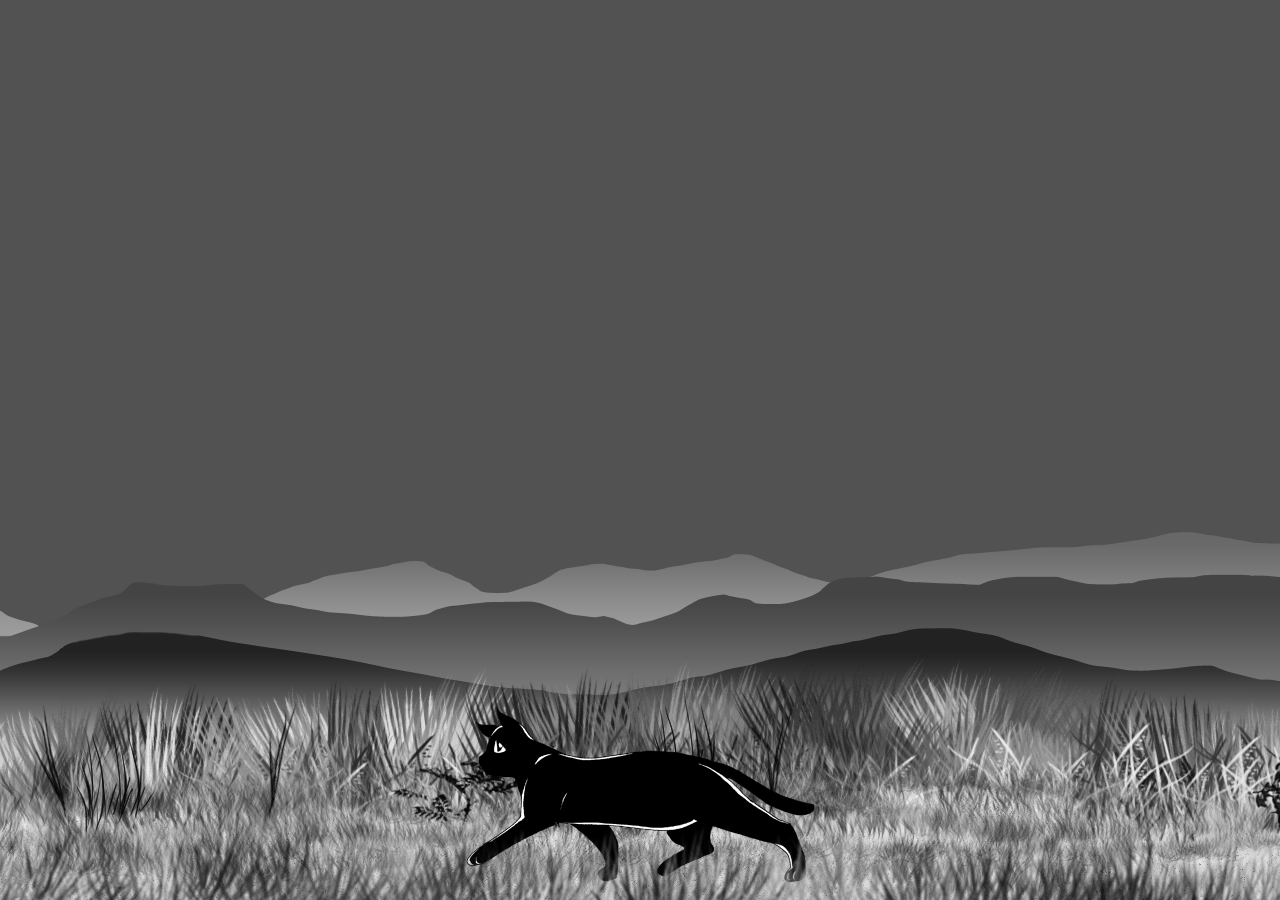
==== animacio.html @ 9c5fbe7b "Primer commit" ====
<!DOCTYPE html>
<html lang="ca">

<head>
	<meta charset="utf-8">
	<title>CSS3 Keyframe Animation</title>
	<link href="animacio.css" rel="stylesheet">
</head>

<body>
	<div class="foreground"></div>

	<div class="midground">
		<div class="tuna"></div>
	</div>

	<div class="background">
	</div>

	<div id="cloud" class="target animate">
		<div class="cloud cloud-1"></div>
		<div class="cloud cloud-2"></div>
		<div class="cloud cloud-3"></div>
	</div>

	<div id="sun" class="target animate"></div>

	<div id="moon" class="target animate">
		<div class="moon">
		</div>
		<div class="moon moon-2">
		</div>
	</div>

	<div class="cel"></div>

</body>

</html>
---- animacio.css ----
body{
	overflow:hidden;
}

.foreground,
.midground,
.background,.cel,.terra {
	width: 100%;
	height: 100%;
	position: absolute;
	top: 0;
	left: 0;
}

/* ******************* */
/*   HERBA PRIMERA     */
/* ******************* */

.foreground {
	animation: parallax_fg linear 15s infinite both;
	background: url(imatges/foreground_grass.png) 0 100% repeat-x;
	z-index: 4;
}

@keyframes parallax_fg {  
  0% { background-position: -3584px 100%;} 
  100% {background-position: 0 100%; } 
}

/* ******************* */
/*   HERBA SEGONA      */
/* ******************* */

.midground {
  background:  url(imatges/midground_grass.png) 0 100% repeat-x;
  z-index: 3;
}

/* ******************* */
/*     MUNTANYES       */
/* ******************* */

.background {
  background-image:
    url(imatges/background_mountain5.png),
    url(imatges/background_mountain4.png),
    url(imatges/background_mountain3.png);
    /*url(imatges/background_mountain2.png);
    url(imatges/background_mountain1.png);*/
  background-repeat: repeat-x;
  background-position: 0 100%;
  z-index: 2;
}

/* ******************* */
/*       NUVOL         */
/* ******************* */

#cloud {
	position: relative;
	top: 20px;
	left: -100px;
	opacity: 0;
	z-index: 2;
}



.cloud {
	border-radius: 90px / 30px;
	width: 160px;
	height: 50px;
	background: #fff;
	position: absolute;
	top: 10px;
}

.cloud-2 {
	left: 50px;
	top: 0;
}

.cloud-3 {
	left: 110px;
	top: 20px;
}

/* ******************* */
/*        SOL          */
/* ******************* */

#sun {
	background: #ffd630;
	width: 130px;
	height: 130px;
	position: absolute;
	border-radius: 70px;
	z-index: 1;
	bottom: 0;
	left: 340px;
}


/* ******************* */
/*       LLUNA         */
/* ******************* */

#moon {
	position: relative;
	opacity: 0;
	top: 20px;
	left: -100px;
	z-index:1;
}

.moon {
	width: 100px;
	height: 100px;
	border-radius: 50px;
	background: #fff;
	position: absolute;
}

.moon-2 {
	background: #525252;
	position: absolute;
	top: -20px;
	left: 20px;
}

/* ******************* */
/*        CEL          */
/* ******************* */

.cel {
	z-index: 0;
	background-color: #525252;
}


/* ******************* */
/*        Tigre        */
/* ******************* */

.tuna {
  animation: walk-cycle 1s steps(12) infinite;
  background: url(imatges/tuna_sprite.png) 0 0 no-repeat; 
  height: 200px;
  width: 400px;
  position: absolute;
  bottom: 1px;
  left: 50%;
  margin-left: -200px;
  transform: translateZ(0); /* offers a bit of a performance boost by pushing some of this processing to the GPU in Safari*/
}

@keyframes walk-cycle {  
  0% {background-position: 0 0; } 
  100% {background-position: 0 -2391px; } 
}
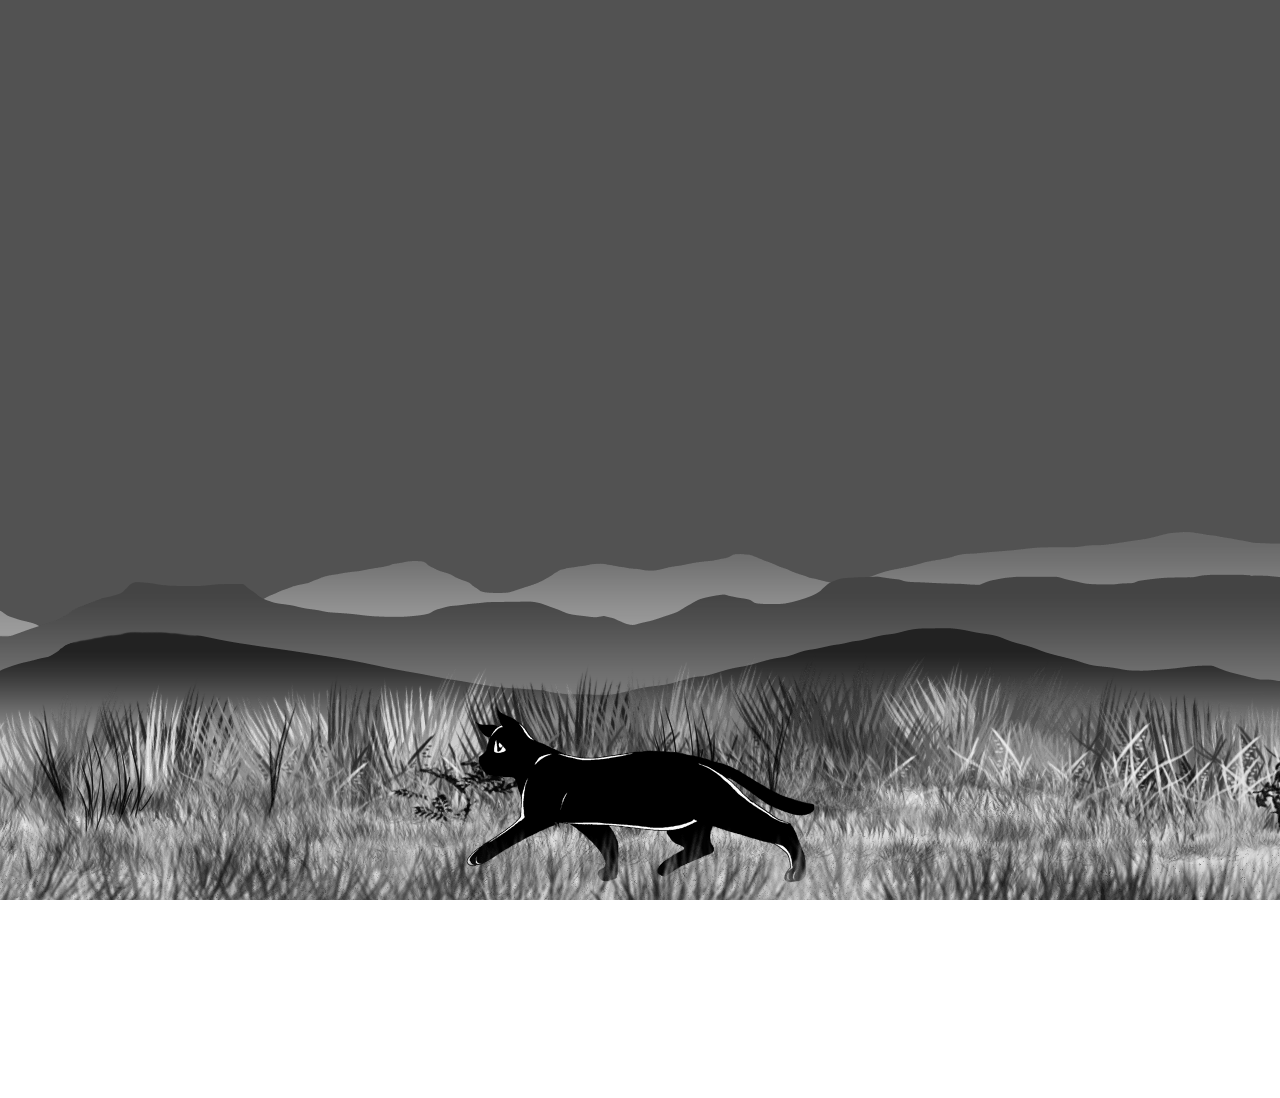
==== commit 593224c8: "Creada la animacio del sol desplaçant-se i canviant de color" ====
--- a/animacio.html
+++ b/animacio.html
@@ -22,9 +22,10 @@
 		<div class="cloud cloud-2"></div>
 		<div class="cloud cloud-3"></div>
 	</div>
-
-	<div id="sun" class="target animate"></div>
-
+	<div class="astresContainer">
+		<div id="sun" class="target animate"></div>
+	</div>
+	
 	<div id="moon" class="target animate">
 		<div class="moon">
 		</div>
--- a/animacio.css
+++ b/animacio.css
@@ -1,3 +1,9 @@
+:root{
+	--midaSol: 130px;
+	--taronja: rgb(252, 172, 25);
+	--groc: #ffd630;
+	--vermell: #F56A40;
+}
 body{
 	overflow:hidden;
 }
@@ -89,18 +95,50 @@
 /*        SOL          */
 /* ******************* */
 
-#sun {
-	background: #ffd630;
-	width: 130px;
-	height: 130px;
+.astresContainer{
 	position: absolute;
-	border-radius: 70px;
 	z-index: 1;
-	bottom: 0;
-	left: 340px;
+	left: 25%;
+	top: 20%;
+
+	width: 50%;
+	height: 90%;
+
+	border-radius: 50%;
+	transform: rotate(-45deg);
+	animation: 24s girar infinite linear;
 }
 
+#sun {
+	width: var(--midaSol);
+	height: var(--midaSol);
+	position: absolute;
+	border-radius: 50%;
+	z-index: 1;
+	margin-left: 120px 0;
+	/* background-color: red; */
+	animation: colorSol 24s linear infinite;
+}
 
+@keyframes girar {
+    0%{
+		transform: rotate(-45deg)
+	}
+	100%{
+		transform: rotate(315deg)
+	}
+}
+@keyframes colorSol{
+	0%{
+		background-color: orange;
+	}
+	25%{
+		background-color: yellow;
+	}
+	50%{
+		background-color: lightcoral;
+	}
+}
 /* ******************* */
 /*       LLUNA         */
 /* ******************* */
@@ -137,7 +175,6 @@
 	background-color: #525252;
 }
 
-
 /* ******************* */
 /*        Tigre        */
 /* ******************* */
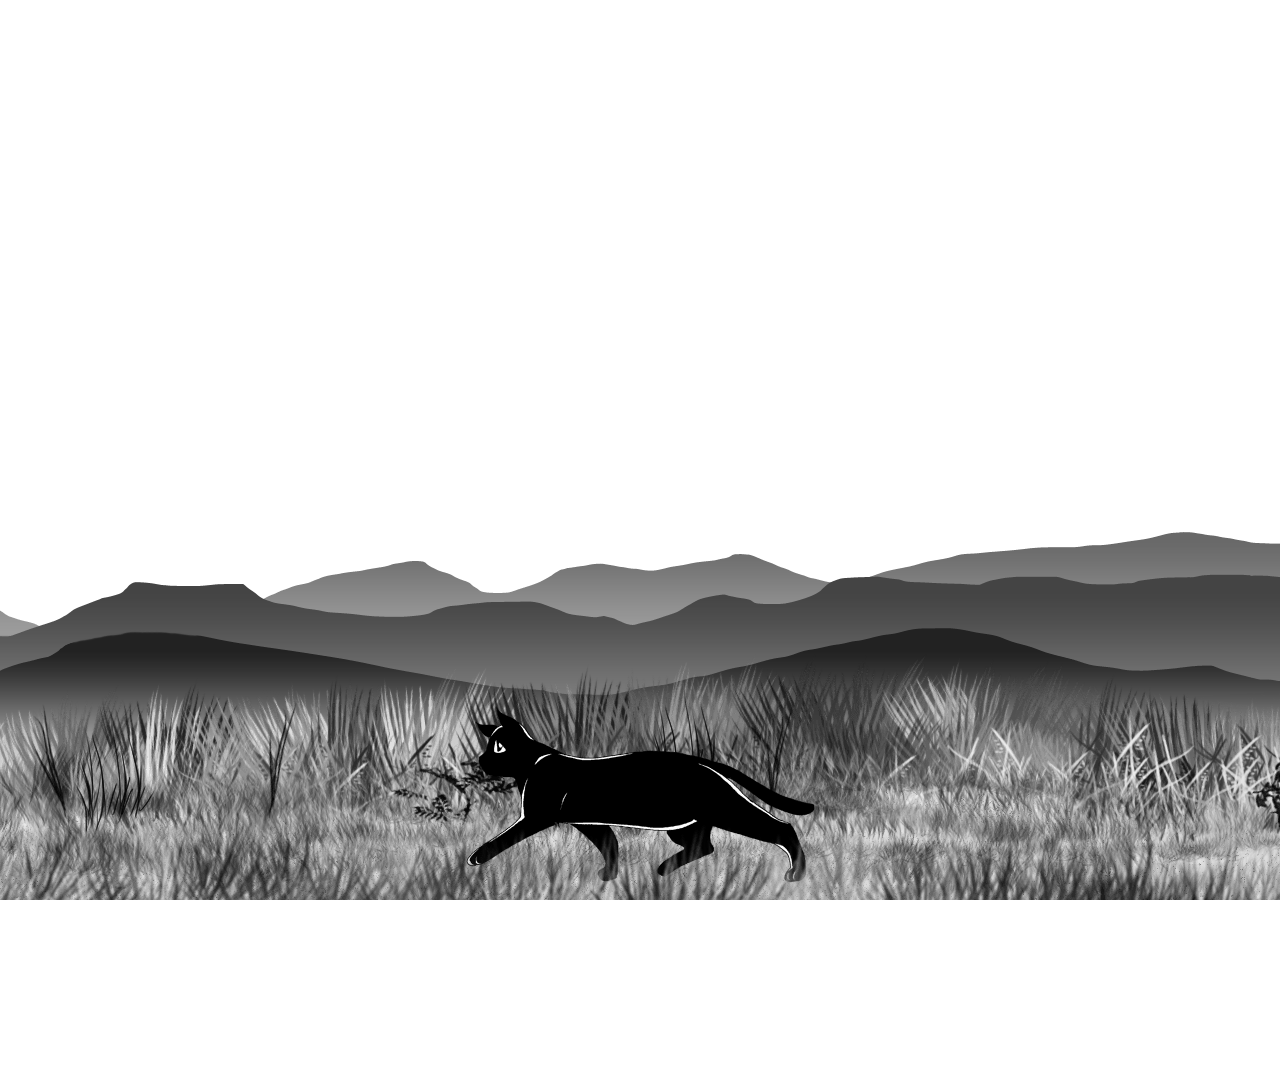
==== commit 71755f18: "Estrelles fetes" ====
--- a/animacio.html
+++ b/animacio.html
@@ -35,6 +35,18 @@
 
 	<div class="cel"></div>
 
+	<div class="estrelles">
+		<div class="estrella estrella--1"></div>
+		<div class="estrella estrella--2"></div>
+		<div class="estrella estrella--3"></div>
+		<div class="estrella estrella--4"></div>
+		<div class="estrella estrella--5"></div>
+		<div class="estrella estrella--6"></div>
+		<div class="estrella estrella--7"></div>
+		<div class="estrella estrella--8"></div>
+		<div class="estrella estrella--9"></div>
+		<div class="estrella estrella--10"></div>
+	</div>
 </body>
 
 </html>--- a/animacio.css
+++ b/animacio.css
@@ -1,8 +1,12 @@
 :root{
+	--taronja: orange;
+	--groc	 : yellow;
+	--vermell: lightcoral;
+	--noche  : #3E5E6B;
+	
 	--midaSol: 130px;
-	--taronja: rgb(252, 172, 25);
-	--groc: #ffd630;
-	--vermell: #F56A40;
+
+	--tempsAnimacions: 24s;
 }
 body{
 	overflow:hidden;
@@ -17,13 +21,13 @@
 	top: 0;
 	left: 0;
 }
-
+ 
 /* ******************* */
 /*   HERBA PRIMERA     */
 /* ******************* */
 
 .foreground {
-	animation: parallax_fg linear 15s infinite both;
+	animation: parallax_fg linear var(--tempsAnimacions) infinite both;
 	background: url(imatges/foreground_grass.png) 0 100% repeat-x;
 	z-index: 4;
 }
@@ -40,8 +44,12 @@
 .midground {
   background:  url(imatges/midground_grass.png) 0 100% repeat-x;
   z-index: 3;
-}
-
+  animation: moureHerba linear var(--tempsAnimacions) infinite both;
+}
+@keyframes moureHerba{
+	0% { background-position: -3000px 100%;} 
+  100% {background-position: 0 100%; } 
+}
 /* ******************* */
 /*     MUNTANYES       */
 /* ******************* */
@@ -56,18 +64,25 @@
   background-repeat: repeat-x;
   background-position: 0 100%;
   z-index: 2;
-}
-
+  animation: moureMuntanyes linear 30s infinite both;
+
+}
+
+@keyframes moureMuntanyes{
+	0%{background-position: -1800px 100%}
+	100%{background-position: 0 100%}
+}
 /* ******************* */
 /*       NUVOL         */
 /* ******************* */
 
 #cloud {
 	position: relative;
-	top: 20px;
-	left: -100px;
+	top: 70px;
+	left: -300px;
 	opacity: 0;
-	z-index: 2;
+	z-index: 4;
+	animation: moureNuvol var(--tempsAnimacions) linear infinite;
 }
 
 
@@ -91,6 +106,26 @@
 	top: 20px;
 }
 
+@keyframes moureNuvol{
+	0%{
+		opacity: 1;
+	}
+	25%{
+		top: 100px;
+	}
+	50%{
+		left: 50%;
+	}
+	90%{
+		left: 100%;
+		opacity: .4;
+	}
+	100%{		
+		opacity: 0;
+		top: 150px;
+		left: 110%;
+	}
+}
 /* ******************* */
 /*        SOL          */
 /* ******************* */
@@ -105,8 +140,8 @@
 	height: 90%;
 
 	border-radius: 50%;
-	transform: rotate(-45deg);
-	animation: 24s girar infinite linear;
+	transform: rotate(-50deg);
+	animation: var(--tempsAnimacions) girar infinite linear;
 }
 
 #sun {
@@ -115,28 +150,26 @@
 	position: absolute;
 	border-radius: 50%;
 	z-index: 1;
-	margin-left: 120px 0;
-	/* background-color: red; */
-	animation: colorSol 24s linear infinite;
+	animation: colorSol var(--tempsAnimacions) linear infinite;
 }
 
 @keyframes girar {
     0%{
-		transform: rotate(-45deg)
+		transform: rotate(-50deg)
 	}
 	100%{
-		transform: rotate(315deg)
+		transform: rotate(320deg)
 	}
 }
 @keyframes colorSol{
 	0%{
-		background-color: orange;
+		background-color: var(--taronja);
 	}
 	25%{
-		background-color: yellow;
+		background-color: var(--groc);
 	}
 	50%{
-		background-color: lightcoral;
+		background-color: var(--vermell);
 	}
 }
 /* ******************* */
@@ -145,42 +178,77 @@
 
 #moon {
 	position: relative;
+	top: 50px;
+	left: 10%;
+	z-index:1;
 	opacity: 0;
-	top: 20px;
-	left: -100px;
-	z-index:1;
+	animation: colorLLuna var(--tempsAnimacions) infinite linear;
 }
 
 .moon {
 	width: 100px;
 	height: 100px;
+	opacity: 1;
 	border-radius: 50px;
 	background: #fff;
 	position: absolute;
 }
 
 .moon-2 {
-	background: #525252;
+	background: var(--noche);
 	position: absolute;
 	top: -20px;
 	left: 20px;
-}
-
+	animation: colorCel var(--tempsAnimacions) infinite linear;
+}
+
+@keyframes colorLLuna{
+	45%{
+		opacity: 0;
+	}
+	53%{
+		opacity: .2;
+	}
+	70%{
+		opacity: 1;
+	}
+	100%{
+		opacity: 0;
+	}
+}
 /* ******************* */
 /*        CEL          */
 /* ******************* */
 
 .cel {
 	z-index: 0;
-	background-color: #525252;
-}
-
+
+	animation: colorCel var(--tempsAnimacions) infinite linear;
+}
+
+@keyframes colorCel{
+	0%{
+		background-color: #6398AD;
+	}
+	25%{
+		background-color: #87ceeb;
+	}
+	50%{
+		background-color: rgb(86, 132, 150);
+	}
+	70%{
+		background-color: var(--noche);
+	}
+	100%{
+		background-color: #578699;
+	}
+}
 /* ******************* */
 /*        Tigre        */
 /* ******************* */
 
 .tuna {
-  animation: walk-cycle 1s steps(12) infinite;
+  animation: walk-cycle 1.4s steps(12) infinite;
   background: url(imatges/tuna_sprite.png) 0 0 no-repeat; 
   height: 200px;
   width: 400px;
@@ -194,4 +262,79 @@
 @keyframes walk-cycle {  
   0% {background-position: 0 0; } 
   100% {background-position: 0 -2391px; } 
+}
+
+/* ******************* */
+/*      Estrelles      */
+/* ******************* */
+.estrelles{
+	animation: surtidaEstrelles var(--tempsAnimacions) infinite linear;
+}
+.estrella{
+	position: absolute;
+	width: 2px;
+	height: 2px;
+	background-color: #fff;
+	border-radius: 50%;
+}
+
+.estrella--1{
+	top: 10%;
+	left: 50%;
+}
+.estrella--2{
+	top: 50%;
+	left: 90%;
+}
+.estrella--3{
+	top: 40%;
+	left: 20%;
+}
+.estrella--4{
+	top: 30%;
+	left: 80%;
+}
+.estrella--5{
+	top: 20%;
+	left: 90%;
+}
+.estrella--6{
+	top: 50%;
+	left: 10%;
+}
+.estrella--7{
+	top: 40%;
+	left: 37%;
+}
+.estrella--8{
+	top: 15%;
+	left: 65%;
+}
+.estrella--9{
+	top: 20%;
+	left: 10%;
+}
+.estrella--10{
+	top: 40%;
+	left: 60%;
+}
+
+.estrella:nth-child(2n){
+	animation: billantorestrella-parelles 2s infinite;
+}
+.estrella:nth-child(2n+1){
+	animation: billantorestrella-inparelles 1s infinite;
+}
+
+@keyframes surtidaEstrelles{
+	0%,50%{opacity: 0;}
+	57%{opacity: 1;}
+}
+@keyframes billantorestrella-parelles{
+	0%,90%{box-shadow: 0 0 3px 3px rgba(255, 255, 255, .3);}
+	100%{box-shadow: 0 0 3px 14px rgba(255, 255, 255, .3);}
+}
+@keyframes billantorestrella-inparelles{
+	0%,35%,50%{box-shadow: 0 0 3px 3px rgba(255, 255, 255, .3);}
+	45%{box-shadow: 0 0 3px 14px rgba(255, 255, 255, .3);}
 }